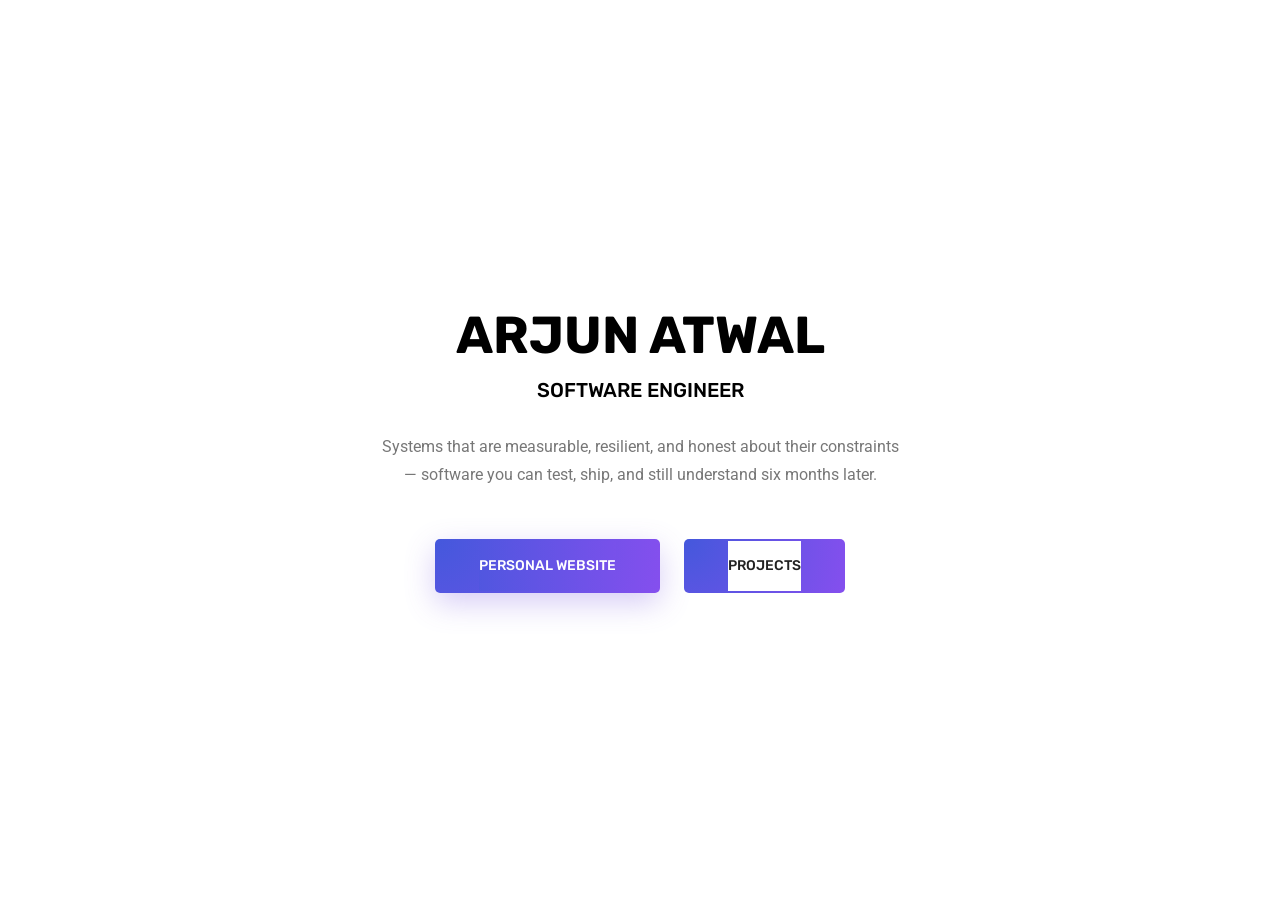
==== index.html @ 16a3b788 "add landing page and homepage for projects" ====
<!doctype html>
<html lang="en">
<head>
<meta charset="utf-8">
<meta name="viewport" content="width=device-width, initial-scale=1, shrink-to-fit=no">
<title>Arjun Atwal</title>
<link rel="preconnect" href="https://fonts.googleapis.com">
<link rel="preconnect" href="https://fonts.gstatic.com" crossorigin>
<link href="https://fonts.googleapis.com/css2?family=Roboto:wght@400;500&family=Rubik:wght@500;700&display=swap" rel="stylesheet">
<style>
  * {
    margin: 0;
    padding: 0;
    box-sizing: border-box;
  }

  body {
    font-family: 'Roboto', sans-serif;
    font-size: 15px;
    line-height: 26px;
    color: #777777;
    min-height: 100vh;
    display: flex;
    flex-direction: column;
    align-items: center;
    justify-content: center;
    background: #ffffff;
  }

  .landing-container {
    text-align: center;
    padding: 60px 20px;
    max-width: 700px;
    width: 100%;
  }

  .landing-container h1 {
    font-family: 'Rubik', sans-serif;
    font-weight: 700;
    font-size: 52px;
    color: #000000;
    text-transform: uppercase;
    margin-bottom: 12px;
    line-height: 1.1;
  }

  .landing-container h2 {
    font-family: 'Rubik', sans-serif;
    font-weight: 500;
    font-size: 20px;
    color: #000000;
    text-transform: uppercase;
    margin-bottom: 30px;
  }

  .landing-container p {
    font-size: 16px;
    line-height: 28px;
    color: #777777;
    margin-bottom: 50px;
    max-width: 520px;
    margin-left: auto;
    margin-right: auto;
  }

  .btn-group {
    display: flex;
    gap: 24px;
    justify-content: center;
    flex-wrap: wrap;
  }

  .primary_btn {
    display: inline-block;
    color: #fff;
    letter-spacing: 0px;
    font-family: 'Rubik', sans-serif;
    font-weight: 500;
    font-size: 14px;
    line-height: 50px;
    outline: none;
    text-align: center;
    cursor: pointer;
    text-transform: uppercase;
    border-radius: 5px;
    background-origin: border-box;
    background-clip: content-box, border-box;
    background-image: linear-gradient(to right, #4458dc 0%, #854fee 100%), radial-gradient(circle at top left, #4458dc, #854fee);
    border: double 2px transparent;
    box-shadow: 0px 10px 30px rgba(118, 85, 225, 0.3);
    text-decoration: none;
    padding: 0 42px;
    transition: all 0.3s ease-in-out;
  }

  .primary_btn:hover {
    background-image: linear-gradient(#ffffff, #ffffff), radial-gradient(circle at top left, #4458dc, #854fee);
    border: 2px solid #854fee;
    color: #222222;
    box-shadow: none;
    background-clip: border-box;
  }

  .primary_btn.tr-bg {
    background-image: linear-gradient(#ffffff, #ffffff), radial-gradient(circle at top left, #4458dc, #854fee);
    border: 2px solid transparent;
    color: #222222;
    box-shadow: none;
  }

  .primary_btn.tr-bg:hover {
    background-image: linear-gradient(to right, #4458dc 0%, #854fee 100%), radial-gradient(circle at top left, #4458dc, #854fee);
    border: double 2px transparent;
    color: #ffffff;
    box-shadow: 0px 10px 30px rgba(118, 85, 225, 0.3);
  }

  @media (max-width: 575px) {
    .landing-container h1 {
      font-size: 36px;
    }

    .landing-container h2 {
      font-size: 16px;
    }

    .btn-group {
      flex-direction: column;
      align-items: center;
      gap: 16px;
    }

    .primary_btn {
      padding: 0 32px;
      font-size: 13px;
    }
  }
</style>
</head>
<body>

<div class="landing-container">
  <h1>Arjun Atwal</h1>
  <h2>Software Engineer</h2>
  <p>Systems that are measurable, resilient, and honest about their constraints — software you can test, ship, and still understand six months later.</p>
  <div class="btn-group">
    <a class="primary_btn" href="https://arjun-atwal.me/Personal-Website/">Personal Website</a>
    <a class="primary_btn tr-bg" href="https://arjun-atwal.me/projects/">Projects</a>
  </div>
</div>

</body>
</html>
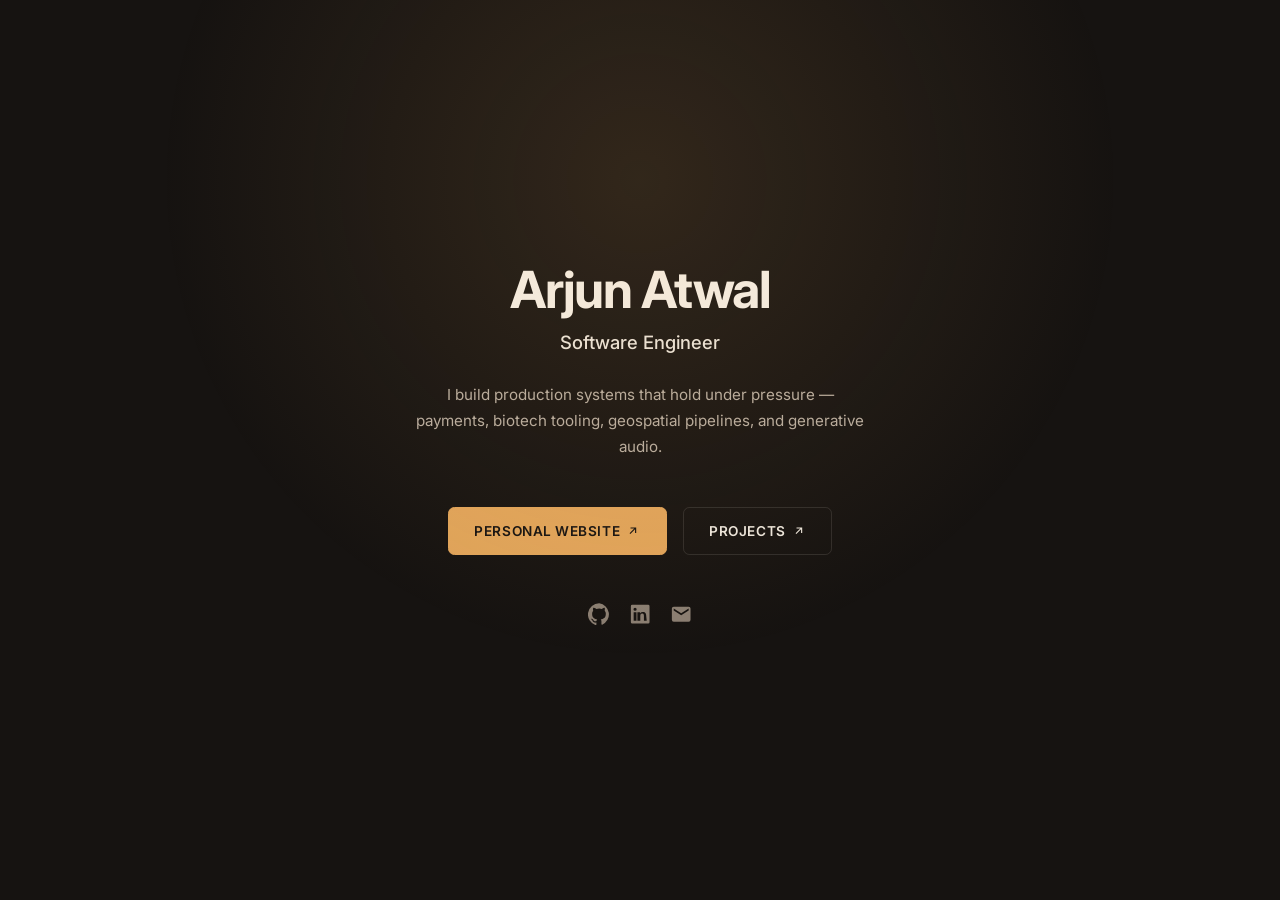
==== commit 2b79692e: "update design" ====
--- a/index.html
+++ b/index.html
@@ -1,153 +1,249 @@
 <!doctype html>
 <html lang="en">
 <head>
-<meta charset="utf-8">
-<meta name="viewport" content="width=device-width, initial-scale=1, shrink-to-fit=no">
-<title>Arjun Atwal</title>
-<link rel="preconnect" href="https://fonts.googleapis.com">
-<link rel="preconnect" href="https://fonts.gstatic.com" crossorigin>
-<link href="https://fonts.googleapis.com/css2?family=Roboto:wght@400;500&family=Rubik:wght@500;700&display=swap" rel="stylesheet">
-<style>
-  * {
-    margin: 0;
-    padding: 0;
-    box-sizing: border-box;
-  }
-
-  body {
-    font-family: 'Roboto', sans-serif;
-    font-size: 15px;
-    line-height: 26px;
-    color: #777777;
-    min-height: 100vh;
-    display: flex;
-    flex-direction: column;
-    align-items: center;
-    justify-content: center;
-    background: #ffffff;
-  }
-
-  .landing-container {
-    text-align: center;
-    padding: 60px 20px;
-    max-width: 700px;
-    width: 100%;
-  }
-
-  .landing-container h1 {
-    font-family: 'Rubik', sans-serif;
-    font-weight: 700;
-    font-size: 52px;
-    color: #000000;
-    text-transform: uppercase;
-    margin-bottom: 12px;
-    line-height: 1.1;
-  }
-
-  .landing-container h2 {
-    font-family: 'Rubik', sans-serif;
-    font-weight: 500;
-    font-size: 20px;
-    color: #000000;
-    text-transform: uppercase;
-    margin-bottom: 30px;
-  }
-
-  .landing-container p {
-    font-size: 16px;
-    line-height: 28px;
-    color: #777777;
-    margin-bottom: 50px;
-    max-width: 520px;
-    margin-left: auto;
-    margin-right: auto;
-  }
-
-  .btn-group {
-    display: flex;
-    gap: 24px;
-    justify-content: center;
-    flex-wrap: wrap;
-  }
-
-  .primary_btn {
-    display: inline-block;
-    color: #fff;
-    letter-spacing: 0px;
-    font-family: 'Rubik', sans-serif;
-    font-weight: 500;
-    font-size: 14px;
-    line-height: 50px;
-    outline: none;
-    text-align: center;
-    cursor: pointer;
-    text-transform: uppercase;
-    border-radius: 5px;
-    background-origin: border-box;
-    background-clip: content-box, border-box;
-    background-image: linear-gradient(to right, #4458dc 0%, #854fee 100%), radial-gradient(circle at top left, #4458dc, #854fee);
-    border: double 2px transparent;
-    box-shadow: 0px 10px 30px rgba(118, 85, 225, 0.3);
-    text-decoration: none;
-    padding: 0 42px;
-    transition: all 0.3s ease-in-out;
-  }
-
-  .primary_btn:hover {
-    background-image: linear-gradient(#ffffff, #ffffff), radial-gradient(circle at top left, #4458dc, #854fee);
-    border: 2px solid #854fee;
-    color: #222222;
-    box-shadow: none;
-    background-clip: border-box;
-  }
-
-  .primary_btn.tr-bg {
-    background-image: linear-gradient(#ffffff, #ffffff), radial-gradient(circle at top left, #4458dc, #854fee);
-    border: 2px solid transparent;
-    color: #222222;
-    box-shadow: none;
-  }
-
-  .primary_btn.tr-bg:hover {
-    background-image: linear-gradient(to right, #4458dc 0%, #854fee 100%), radial-gradient(circle at top left, #4458dc, #854fee);
-    border: double 2px transparent;
-    color: #ffffff;
-    box-shadow: 0px 10px 30px rgba(118, 85, 225, 0.3);
-  }
-
-  @media (max-width: 575px) {
-    .landing-container h1 {
-      font-size: 36px;
-    }
-
-    .landing-container h2 {
-      font-size: 16px;
+  <meta charset="utf-8">
+  <meta name="viewport" content="width=device-width, initial-scale=1">
+  <title>Arjun Atwal</title>
+  <meta name="description" content="Arjun Atwal — software engineer building production systems across payments, biotech, geospatial, and generative AI.">
+  <link rel="preconnect" href="https://fonts.googleapis.com">
+  <link rel="preconnect" href="https://fonts.gstatic.com" crossorigin>
+  <link href="https://fonts.googleapis.com/css2?family=Inter:wght@400;500;600;700&display=swap" rel="stylesheet">
+  <style>
+    :root {
+      --bg: #161311;
+      --ink: #ece6dc;
+      --ink-bright: #f7f1e8;
+      --muted: #b8ada0;
+      --faint: #8a7e72;
+      --line: rgba(236, 230, 220, 0.12);
+      --accent: #e0a45a;
+      --accent-dim: rgba(224, 164, 90, 0.12);
+      --spot: rgba(224, 164, 90, 0.14);
+      --font: "Inter", system-ui, sans-serif;
+      --ease: cubic-bezier(0.4, 0, 0.2, 1);
+    }
+
+    *, *::before, *::after { box-sizing: border-box; }
+
+    html { scroll-behavior: smooth; }
+
+    body {
+      margin: 0;
+      min-height: 100vh;
+      font-family: var(--font);
+      font-size: 1rem;
+      line-height: 1.7;
+      color: var(--muted);
+      background: var(--bg);
+      -webkit-font-smoothing: antialiased;
+      display: flex;
+      align-items: center;
+      justify-content: center;
+    }
+
+    body::before {
+      content: "";
+      pointer-events: none;
+      position: fixed;
+      inset: 0;
+      z-index: 30;
+      background: radial-gradient(
+        600px circle at var(--spot-x, 50%) var(--spot-y, 20%),
+        var(--spot),
+        transparent 80%
+      );
+    }
+
+    a {
+      color: var(--ink);
+      text-decoration: none;
+      transition: color 0.2s var(--ease);
+    }
+
+    a:hover { color: var(--accent); }
+
+    a:focus-visible {
+      outline: 2px solid var(--accent);
+      outline-offset: 3px;
+    }
+
+    h1, h2, h3 {
+      color: var(--ink-bright);
+      letter-spacing: -0.025em;
+      line-height: 1.2;
+      margin: 0;
+    }
+
+    p { margin: 0; }
+
+    .landing {
+      position: relative;
+      z-index: 1;
+      text-align: center;
+      padding: 4rem 1.5rem;
+      max-width: 600px;
+      width: 100%;
+    }
+
+    .landing h1 {
+      font-size: clamp(2.4rem, 5vw, 3.2rem);
+      font-weight: 700;
+      letter-spacing: -0.03em;
+      color: var(--ink-bright);
+      margin-bottom: 0.4rem;
+    }
+
+    .landing .role {
+      font-size: 1.15rem;
+      font-weight: 500;
+      color: var(--ink);
+      margin-bottom: 1.5rem;
+    }
+
+    .landing .lede {
+      color: var(--muted);
+      max-width: 28rem;
+      margin: 0 auto 3rem;
+      font-size: 0.95rem;
     }
 
     .btn-group {
-      flex-direction: column;
+      display: flex;
+      gap: 1rem;
+      justify-content: center;
+      flex-wrap: wrap;
+    }
+
+    .btn {
+      display: inline-flex;
       align-items: center;
-      gap: 16px;
-    }
-
-    .primary_btn {
-      padding: 0 32px;
-      font-size: 13px;
-    }
-  }
-</style>
+      gap: 0.4rem;
+      padding: 0.7rem 1.6rem;
+      border-radius: 0.4rem;
+      font-family: var(--font);
+      font-size: 0.85rem;
+      font-weight: 600;
+      letter-spacing: 0.04em;
+      text-transform: uppercase;
+      transition: background 0.2s var(--ease), color 0.2s var(--ease), box-shadow 0.2s var(--ease), border-color 0.2s var(--ease);
+      cursor: pointer;
+    }
+
+    .btn-primary {
+      background: var(--accent);
+      color: var(--bg);
+      border: 1px solid var(--accent);
+    }
+
+    .btn-primary:hover {
+      background: transparent;
+      color: var(--accent);
+    }
+
+    .btn-outline {
+      background: transparent;
+      color: var(--ink);
+      border: 1px solid var(--line);
+    }
+
+    .btn-outline:hover {
+      border-color: var(--accent);
+      color: var(--accent);
+      box-shadow: 0 0 0 1px rgba(224, 164, 90, 0.08);
+    }
+
+    .btn svg {
+      width: 0.85rem;
+      height: 0.85rem;
+      stroke: currentColor;
+      fill: none;
+      stroke-width: 2;
+      transition: transform 0.2s var(--ease);
+    }
+
+    .btn:hover svg {
+      transform: translate(0.1rem, -0.1rem);
+    }
+
+    .socials {
+      display: flex;
+      align-items: center;
+      justify-content: center;
+      gap: 1.15rem;
+      margin-top: 3rem;
+      list-style: none;
+      padding: 0;
+    }
+
+    .socials a {
+      color: var(--faint);
+      display: flex;
+    }
+
+    .socials a:hover,
+    .socials a:focus-visible {
+      color: var(--ink-bright);
+    }
+
+    .socials svg {
+      width: 1.4rem;
+      height: 1.4rem;
+      fill: currentColor;
+    }
+
+    @media (max-width: 480px) {
+      .landing h1 { font-size: 2rem; }
+      .btn-group { flex-direction: column; align-items: center; }
+      .btn { width: 100%; justify-content: center; }
+    }
+
+    @media (prefers-reduced-motion: reduce) {
+      html { scroll-behavior: auto; }
+      body::before { display: none; }
+    }
+  </style>
 </head>
 <body>
 
-<div class="landing-container">
+<div class="landing">
   <h1>Arjun Atwal</h1>
-  <h2>Software Engineer</h2>
-  <p>Systems that are measurable, resilient, and honest about their constraints — software you can test, ship, and still understand six months later.</p>
+  <p class="role">Software Engineer</p>
+  <p class="lede">I build production systems that hold under pressure — payments, biotech tooling, geospatial pipelines, and generative audio.</p>
   <div class="btn-group">
-    <a class="primary_btn" href="https://arjun-atwal.me/Personal-Website/">Personal Website</a>
-    <a class="primary_btn tr-bg" href="https://arjun-atwal.me/projects/">Projects</a>
+    <a class="btn btn-primary" href="https://arjun-atwal.me/Personal-Website/">
+      Personal Website <svg viewBox="0 0 24 24" aria-hidden="true"><path d="M7 17 17 7M8 7h9v9"/></svg>
+    </a>
+    <a class="btn btn-outline" href="https://arjun-atwal.me/projects/">
+      Projects <svg viewBox="0 0 24 24" aria-hidden="true"><path d="M7 17 17 7M8 7h9v9"/></svg>
+    </a>
   </div>
+  <ul class="socials">
+    <li>
+      <a href="https://github.com/JustaShadow2" target="_blank" rel="noopener noreferrer" aria-label="GitHub">
+        <svg viewBox="0 0 24 24" aria-hidden="true"><path d="M12 .3a12 12 0 0 0-3.8 23.4c.6.1.8-.3.8-.6v-2.1c-3.3.7-4-1.6-4-1.6-.5-1.3-1.3-1.7-1.3-1.7-1.1-.7.1-.7.1-.7 1.2.1 1.8 1.2 1.8 1.2 1.1 1.8 2.8 1.3 3.5 1 .1-.8.4-1.3.8-1.6-2.7-.3-5.5-1.3-5.5-6a4.7 4.7 0 0 1 1.2-3.2 4.3 4.3 0 0 1 .1-3.2s1-.3 3.3 1.2a11.4 11.4 0 0 1 6 0C16.8 4.7 17.8 5 17.8 5c.5 1.3.2 2.3.1 3.2a4.7 4.7 0 0 1 1.2 3.2c0 4.7-2.8 5.7-5.5 6 .4.3.8 1 .8 2.1v3.1c0 .3.2.7.8.6A12 12 0 0 0 12 .3Z"/></svg>
+      </a>
+    </li>
+    <li>
+      <a href="https://www.linkedin.com/in/arjun-atwal-852a90241/" target="_blank" rel="noopener noreferrer" aria-label="LinkedIn">
+        <svg viewBox="0 0 24 24" aria-hidden="true"><path d="M20.5 2h-17A1.5 1.5 0 0 0 2 3.5v17A1.5 1.5 0 0 0 3.5 22h17a1.5 1.5 0 0 0 1.5-1.5v-17A1.5 1.5 0 0 0 20.5 2ZM8 19H5v-9h3ZM6.5 8.4A1.7 1.7 0 1 1 8.2 6.7 1.7 1.7 0 0 1 6.5 8.4ZM19 19h-3v-4.7c0-1.3 0-3-1.8-3s-2.1 1.4-2.1 2.9V19H9v-9h2.9v1.3a3.2 3.2 0 0 1 2.9-1.6c3.1 0 3.7 2 3.7 4.7Z"/></svg>
+      </a>
+    </li>
+    <li>
+      <a href="mailto:atwalarjun@icloud.com" aria-label="Email">
+        <svg viewBox="0 0 24 24" aria-hidden="true"><path d="M20 4H4a2 2 0 0 0-2 2v12a2 2 0 0 0 2 2h16a2 2 0 0 0 2-2V6a2 2 0 0 0-2-2Zm0 4-8 5L4 8V6l8 5 8-5Z"/></svg>
+      </a>
+    </li>
+  </ul>
 </div>
 
+<script>
+  const reduceMotion = window.matchMedia("(prefers-reduced-motion: reduce)").matches;
+  if (!reduceMotion) {
+    window.addEventListener("pointermove", (e) => {
+      document.body.style.setProperty("--spot-x", `${e.clientX}px`);
+      document.body.style.setProperty("--spot-y", `${e.clientY}px`);
+    }, { passive: true });
+  }
+</script>
 </body>
 </html>
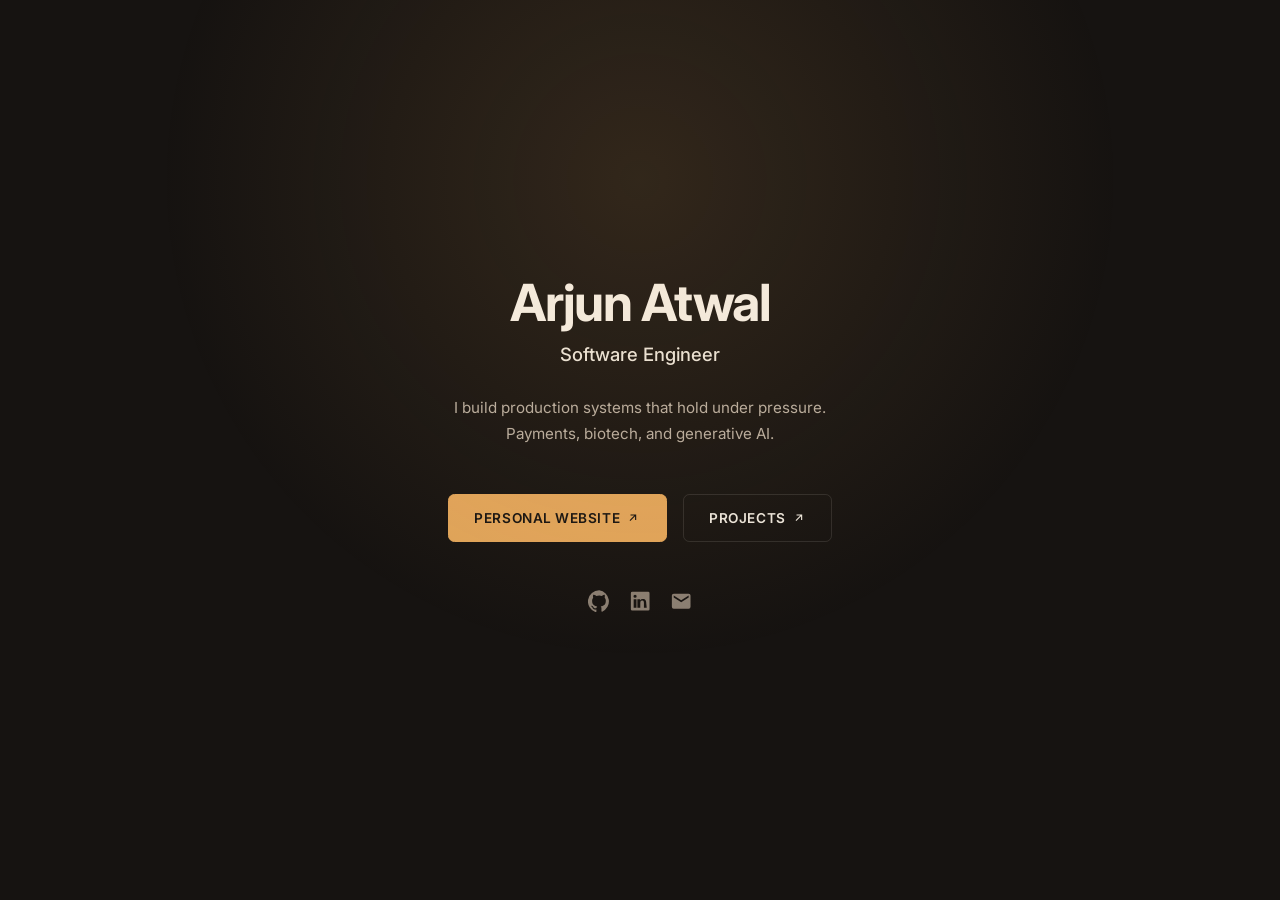
==== commit 5b74ff11: "update main page title" ====
--- a/index.html
+++ b/index.html
@@ -4,7 +4,7 @@
   <meta charset="utf-8">
   <meta name="viewport" content="width=device-width, initial-scale=1">
   <title>Arjun Atwal</title>
-  <meta name="description" content="Arjun Atwal — software engineer building production systems across payments, biotech, geospatial, and generative AI.">
+  <meta name="description" content="Arjun Atwal — software engineer building production systems across payments, biotech, and generative AI.">
   <link rel="preconnect" href="https://fonts.googleapis.com">
   <link rel="preconnect" href="https://fonts.gstatic.com" crossorigin>
   <link href="https://fonts.googleapis.com/css2?family=Inter:wght@400;500;600;700&display=swap" rel="stylesheet">
@@ -208,7 +208,7 @@
 <div class="landing">
   <h1>Arjun Atwal</h1>
   <p class="role">Software Engineer</p>
-  <p class="lede">I build production systems that hold under pressure — payments, biotech tooling, geospatial pipelines, and generative audio.</p>
+  <p class="lede">I build production systems that hold under pressure. Payments, biotech, and generative AI.</p>
   <div class="btn-group">
     <a class="btn btn-primary" href="https://arjun-atwal.me/Personal-Website/">
       Personal Website <svg viewBox="0 0 24 24" aria-hidden="true"><path d="M7 17 17 7M8 7h9v9"/></svg>
